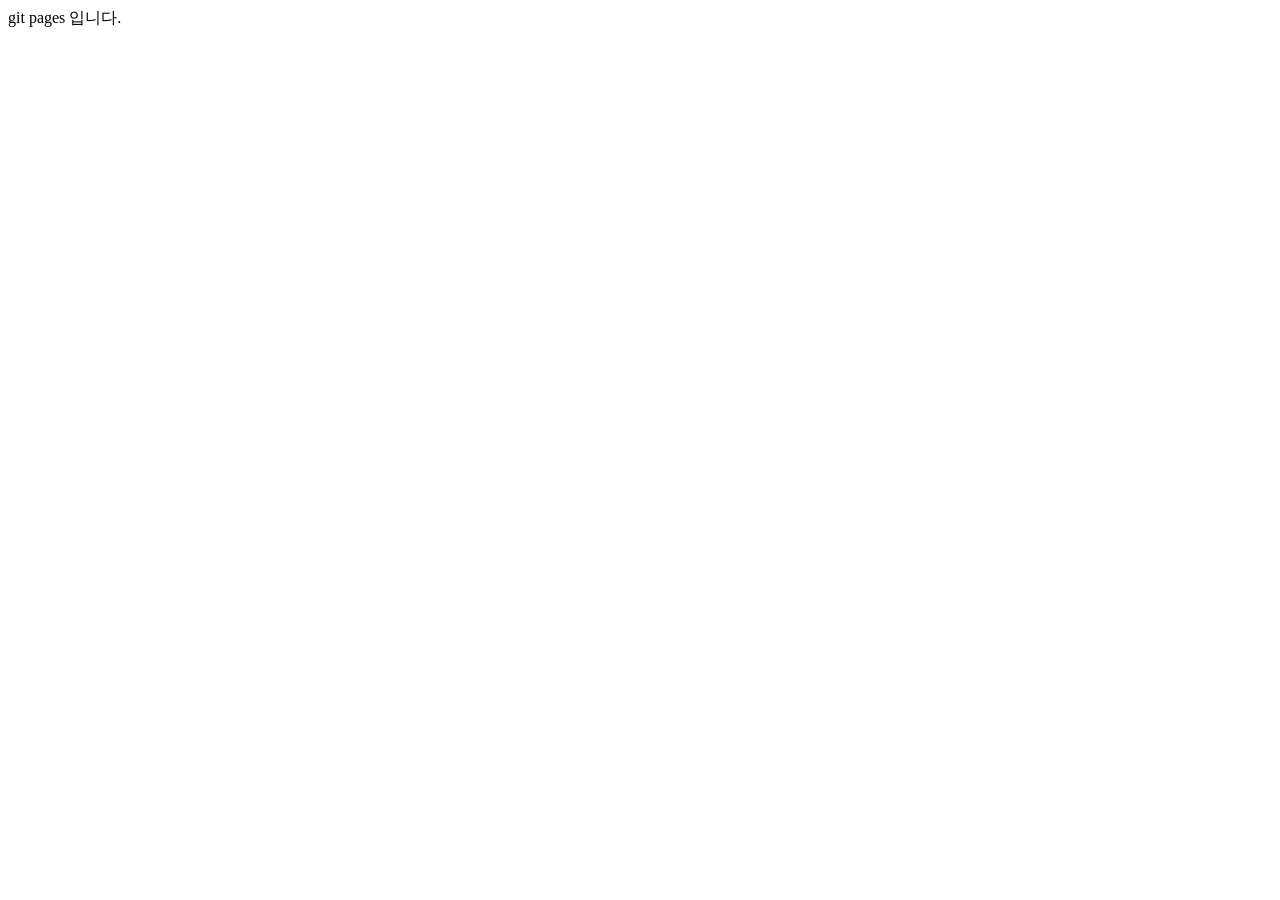
==== index.html @ 7ea51400 "Add initial HTML structure for index.html" ====
<!-- index.html -->

<!DOCTYPE html>
<html lang="en">
<head>
    <meta charset="UTF-8">
    <meta name="viewport" content="width=device-width, initial-scale=1.0">
    <title>웹 호스팅</title>
</head>
<body>
    git pages 입니다.
</body>
</html>
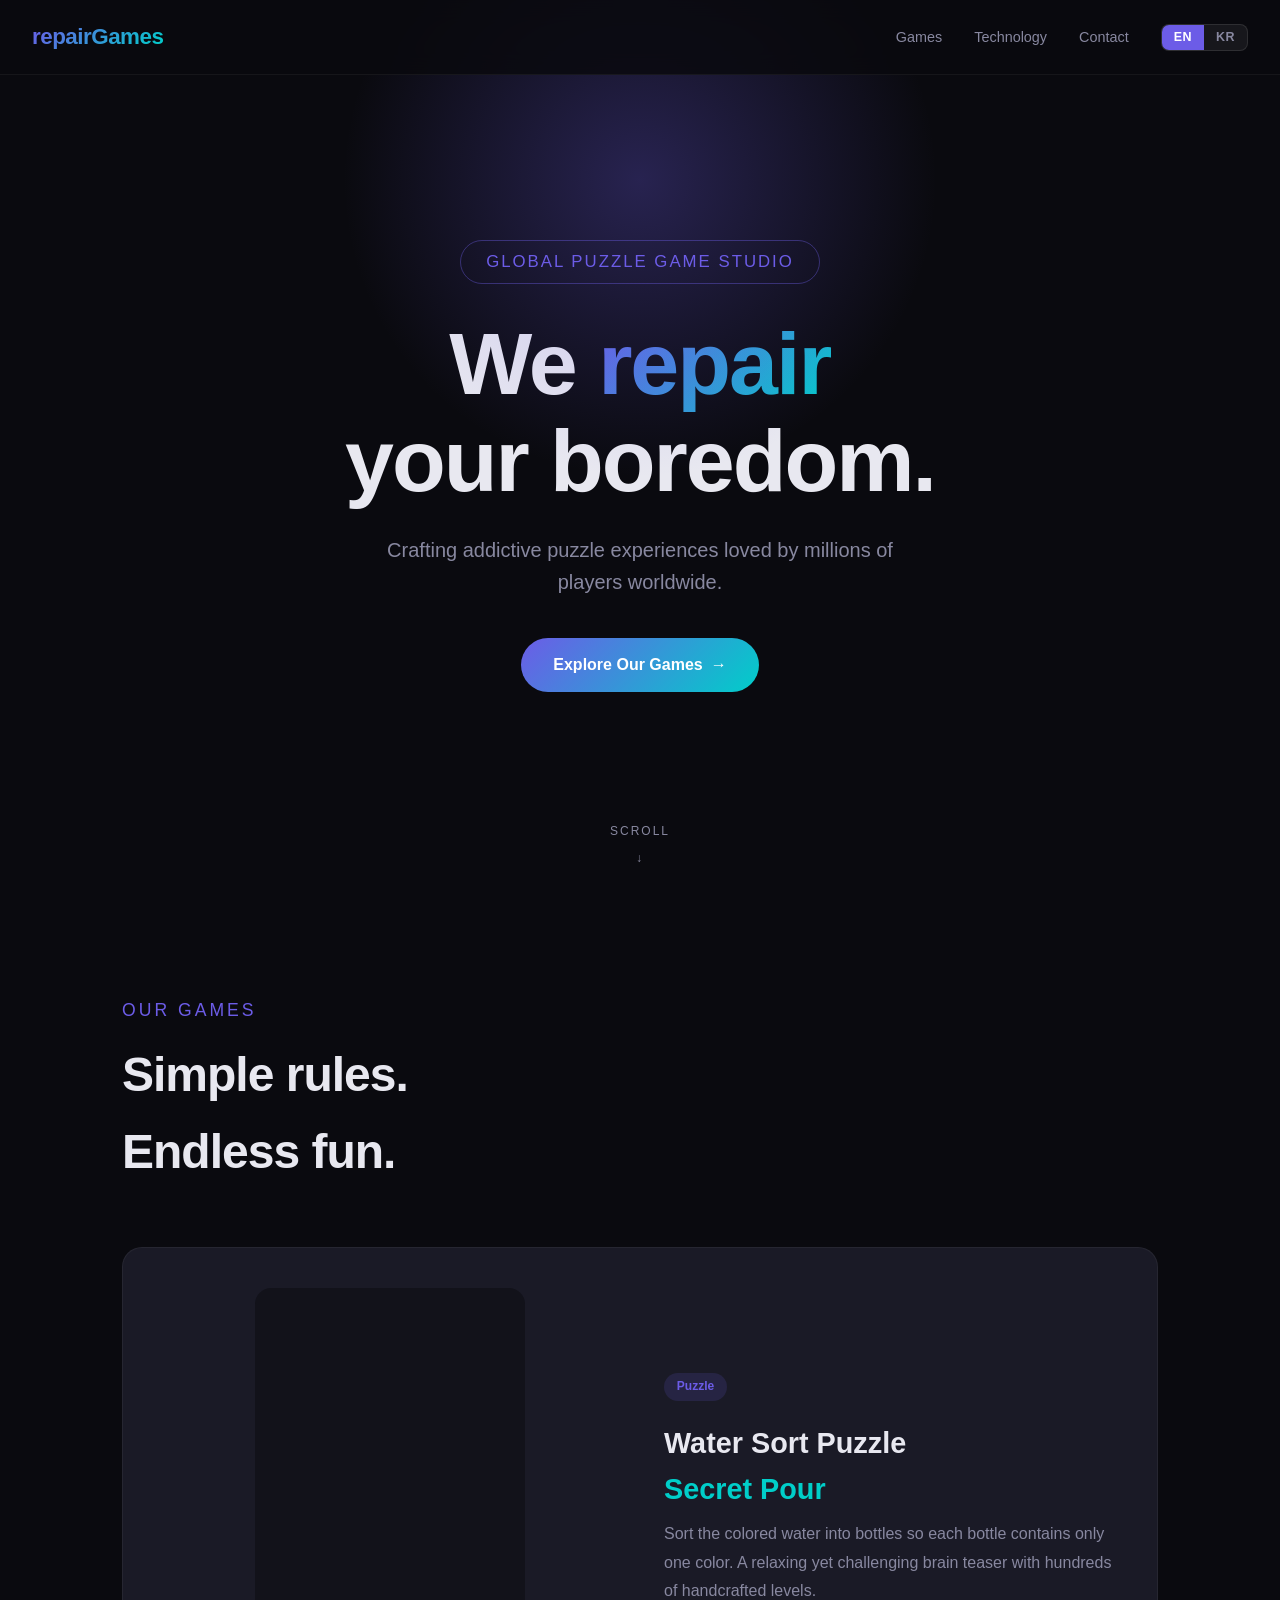
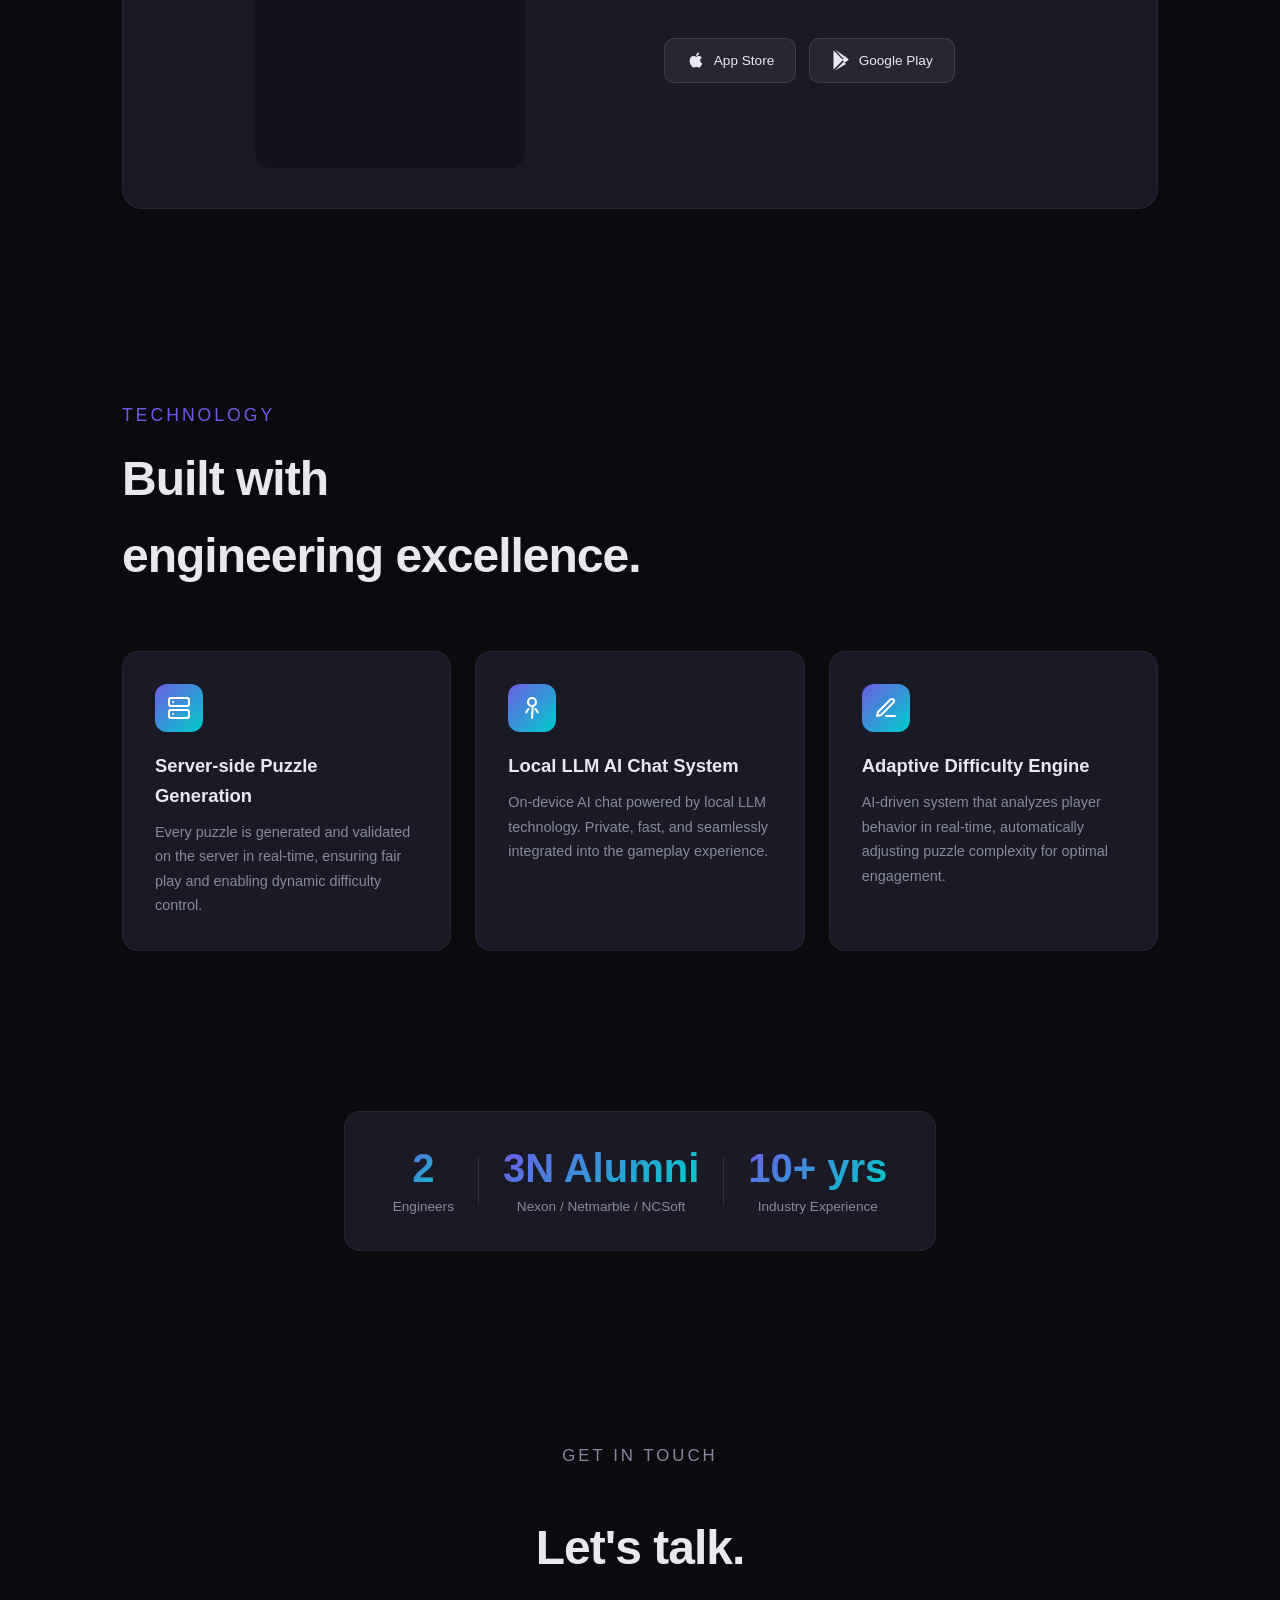
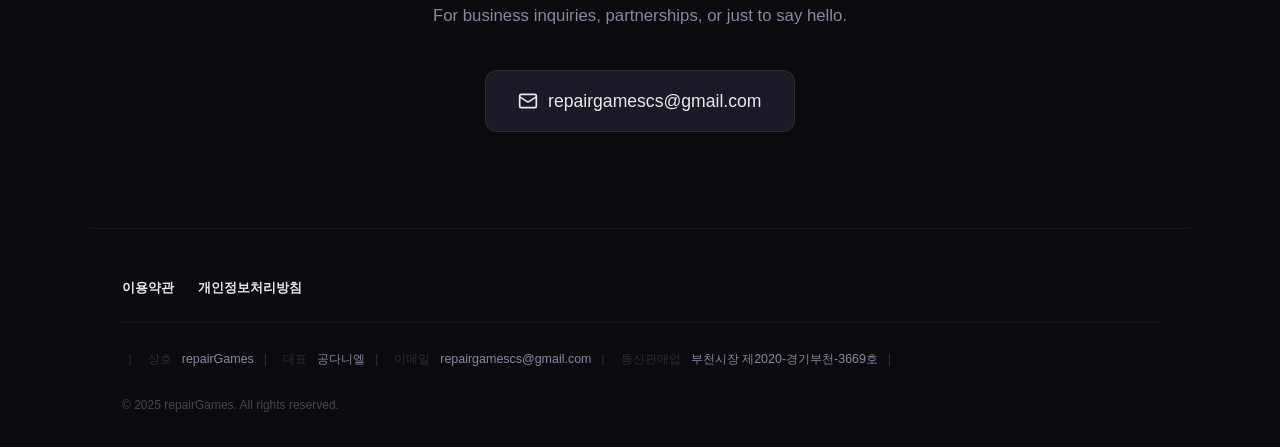
==== commit f5131a83: "Initial homepage for repairGames Co-Authored-By: Claude Opus 4.5 <noreply@anthropic.com>" ====
--- a/index.html
+++ b/index.html
@@ -1,13 +1,721 @@
-<!-- index.html -->
-
 <!DOCTYPE html>
 <html lang="en">
 <head>
     <meta charset="UTF-8">
     <meta name="viewport" content="width=device-width, initial-scale=1.0">
-    <title>웹 호스팅</title>
+    <title>repairGames - Puzzle Games for the World</title>
+    <style>
+        /* ===== Reset & Base ===== */
+        *, *::before, *::after { margin: 0; padding: 0; box-sizing: border-box; }
+
+        :root {
+            --bg-primary: #0a0a0f;
+            --bg-secondary: #12121a;
+            --bg-card: #1a1a26;
+            --text-primary: #e8e8f0;
+            --text-secondary: #8888a0;
+            --accent: #6c5ce7;
+            --accent-glow: rgba(108, 92, 231, 0.3);
+            --accent-secondary: #00cec9;
+            --gradient: linear-gradient(135deg, #6c5ce7, #00cec9);
+        }
+
+        html { scroll-behavior: smooth; }
+
+        body {
+            font-family: 'Segoe UI', -apple-system, BlinkMacSystemFont, sans-serif;
+            background: var(--bg-primary);
+            color: var(--text-primary);
+            line-height: 1.6;
+            overflow-x: hidden;
+        }
+
+        a { color: inherit; text-decoration: none; }
+
+        /* ===== Navigation ===== */
+        nav {
+            position: fixed;
+            top: 0;
+            left: 0;
+            right: 0;
+            z-index: 100;
+            padding: 1.2rem 2rem;
+            display: flex;
+            justify-content: space-between;
+            align-items: center;
+            background: rgba(10, 10, 15, 0.85);
+            backdrop-filter: blur(12px);
+            border-bottom: 1px solid rgba(255, 255, 255, 0.05);
+        }
+
+        .nav-logo {
+            font-size: 1.4rem;
+            font-weight: 800;
+            letter-spacing: -0.5px;
+        }
+
+        .nav-logo span {
+            background: var(--gradient);
+            -webkit-background-clip: text;
+            -webkit-text-fill-color: transparent;
+            background-clip: text;
+        }
+
+        .nav-right { display: flex; align-items: center; gap: 2rem; }
+
+        .nav-links { display: flex; gap: 2rem; }
+
+        .nav-links a {
+            font-size: 0.9rem;
+            color: var(--text-secondary);
+            transition: color 0.3s;
+            font-weight: 500;
+        }
+
+        .nav-links a:hover { color: var(--text-primary); }
+
+        /* Language Toggle */
+        .lang-toggle {
+            display: flex;
+            background: rgba(255, 255, 255, 0.06);
+            border-radius: 8px;
+            border: 1px solid rgba(255, 255, 255, 0.1);
+            overflow: hidden;
+        }
+
+        .lang-btn {
+            padding: 0.35rem 0.75rem;
+            font-size: 0.78rem;
+            font-weight: 600;
+            color: var(--text-secondary);
+            cursor: pointer;
+            border: none;
+            background: transparent;
+            transition: all 0.3s;
+            letter-spacing: 0.5px;
+        }
+
+        .lang-btn.active {
+            background: var(--accent);
+            color: #fff;
+        }
+
+        .lang-btn:hover:not(.active) {
+            color: var(--text-primary);
+        }
+
+        /* ===== Hero Section ===== */
+        .hero {
+            min-height: 100vh;
+            display: flex;
+            flex-direction: column;
+            justify-content: center;
+            align-items: center;
+            text-align: center;
+            padding: 6rem 2rem 4rem;
+            position: relative;
+            overflow: hidden;
+        }
+
+        .hero::before {
+            content: '';
+            position: absolute;
+            width: 600px;
+            height: 600px;
+            background: radial-gradient(circle, var(--accent-glow) 0%, transparent 70%);
+            top: 20%;
+            left: 50%;
+            transform: translate(-50%, -50%);
+            pointer-events: none;
+        }
+
+        .hero-badge {
+            display: inline-block;
+            padding: 0.5rem 1.6rem;
+            border: 1px solid rgba(108, 92, 231, 0.4);
+            border-radius: 50px;
+            font-size: 1.05rem;
+            color: var(--accent);
+            margin-bottom: 2rem;
+            letter-spacing: 2px;
+            text-transform: uppercase;
+        }
+
+        .hero h1 {
+            font-size: clamp(2.8rem, 7vw, 5.5rem);
+            font-weight: 900;
+            line-height: 1.1;
+            margin-bottom: 1.5rem;
+            letter-spacing: -2px;
+        }
+
+        .hero h1 .highlight {
+            background: var(--gradient);
+            -webkit-background-clip: text;
+            -webkit-text-fill-color: transparent;
+            background-clip: text;
+        }
+
+        .hero p {
+            font-size: clamp(1rem, 2vw, 1.25rem);
+            color: var(--text-secondary);
+            max-width: 560px;
+            margin-bottom: 2.5rem;
+        }
+
+        .hero-cta {
+            display: inline-flex;
+            align-items: center;
+            gap: 0.5rem;
+            padding: 0.9rem 2rem;
+            background: var(--gradient);
+            border-radius: 50px;
+            font-weight: 600;
+            font-size: 1rem;
+            color: #fff;
+            transition: transform 0.3s, box-shadow 0.3s;
+        }
+
+        .hero-cta:hover {
+            transform: translateY(-2px);
+            box-shadow: 0 8px 30px var(--accent-glow);
+        }
+
+        .hero-cta .arrow { transition: transform 0.3s; }
+        .hero-cta:hover .arrow { transform: translateX(4px); }
+
+        .scroll-indicator {
+            position: absolute;
+            bottom: 2rem;
+            display: flex;
+            flex-direction: column;
+            align-items: center;
+            gap: 0.5rem;
+            color: var(--text-secondary);
+            font-size: 0.75rem;
+            letter-spacing: 2px;
+            text-transform: uppercase;
+            animation: float 2s ease-in-out infinite;
+        }
+
+        @keyframes float {
+            0%, 100% { transform: translateY(0); }
+            50% { transform: translateY(6px); }
+        }
+
+        /* ===== Games Section ===== */
+        .games {
+            padding: 6rem 2rem;
+            max-width: 1100px;
+            margin: 0 auto;
+        }
+
+        .section-label {
+            font-size: 1.1rem;
+            color: var(--accent);
+            text-transform: uppercase;
+            letter-spacing: 3px;
+            margin-bottom: 0.8rem;
+        }
+
+        .section-title {
+            font-size: clamp(2rem, 4vw, 3rem);
+            font-weight: 800;
+            margin-bottom: 3.5rem;
+            letter-spacing: -1px;
+        }
+
+        .game-card {
+            display: grid;
+            grid-template-columns: 1fr 1fr;
+            gap: 3rem;
+            align-items: center;
+            background: var(--bg-card);
+            border-radius: 20px;
+            padding: 2.5rem;
+            border: 1px solid rgba(255, 255, 255, 0.05);
+            transition: border-color 0.3s;
+        }
+
+        .game-card:hover {
+            border-color: rgba(108, 92, 231, 0.3);
+        }
+
+        .game-visual {
+            aspect-ratio: 9 / 16;
+            max-height: 480px;
+            background: var(--bg-secondary);
+            border-radius: 16px;
+            display: flex;
+            justify-content: center;
+            align-items: center;
+            position: relative;
+            overflow: hidden;
+            margin: 0 auto;
+        }
+
+        .game-visual iframe {
+            width: 100%;
+            height: 100%;
+            border: none;
+            border-radius: 16px;
+        }
+
+        .game-info h3 {
+            font-size: 1.8rem;
+            font-weight: 700;
+            margin-bottom: 0.5rem;
+        }
+
+        .game-tag {
+            display: inline-block;
+            padding: 0.25rem 0.8rem;
+            background: rgba(108, 92, 231, 0.15);
+            color: var(--accent);
+            border-radius: 50px;
+            font-size: 0.75rem;
+            font-weight: 600;
+            margin-bottom: 1.2rem;
+        }
+
+        .game-info p {
+            color: var(--text-secondary);
+            margin-bottom: 2rem;
+            font-size: 1rem;
+            line-height: 1.8;
+        }
+
+        .store-badges { display: flex; gap: 0.8rem; flex-wrap: wrap; }
+
+        .store-badge {
+            display: inline-flex;
+            align-items: center;
+            gap: 0.5rem;
+            padding: 0.65rem 1.3rem;
+            background: rgba(255, 255, 255, 0.06);
+            border: 1px solid rgba(255, 255, 255, 0.1);
+            border-radius: 10px;
+            font-size: 0.85rem;
+            font-weight: 500;
+            transition: background 0.3s;
+        }
+
+        .store-badge:hover {
+            background: rgba(255, 255, 255, 0.1);
+        }
+
+        .store-badge svg { width: 20px; height: 20px; }
+
+        /* ===== Tech Section ===== */
+        .tech {
+            padding: 6rem 2rem;
+            max-width: 1100px;
+            margin: 0 auto;
+        }
+
+        .tech-grid {
+            display: grid;
+            grid-template-columns: repeat(3, 1fr);
+            gap: 1.5rem;
+            margin-bottom: 0;
+        }
+
+        .tech-card {
+            background: var(--bg-card);
+            border: 1px solid rgba(255, 255, 255, 0.05);
+            border-radius: 16px;
+            padding: 2rem;
+            transition: border-color 0.3s, transform 0.3s;
+        }
+
+        .tech-card:hover {
+            border-color: rgba(108, 92, 231, 0.3);
+            transform: translateY(-4px);
+        }
+
+        .tech-icon {
+            width: 48px;
+            height: 48px;
+            background: var(--gradient);
+            border-radius: 12px;
+            display: flex;
+            align-items: center;
+            justify-content: center;
+            margin-bottom: 1.2rem;
+        }
+
+        .tech-icon svg {
+            width: 24px;
+            height: 24px;
+            color: #fff;
+        }
+
+        .tech-card h3 {
+            font-size: 1.15rem;
+            font-weight: 700;
+            margin-bottom: 0.6rem;
+        }
+
+        .tech-card p {
+            color: var(--text-secondary);
+            font-size: 0.9rem;
+            line-height: 1.7;
+        }
+
+        /* ===== Team Section ===== */
+        .team {
+            padding: 4rem 2rem 6rem;
+            max-width: 1100px;
+            margin: 0 auto;
+            text-align: center;
+        }
+
+        .team-highlight {
+            display: inline-flex;
+            align-items: center;
+            gap: 1.5rem;
+            background: var(--bg-card);
+            border: 1px solid rgba(255, 255, 255, 0.05);
+            border-radius: 16px;
+            padding: 2rem 3rem;
+        }
+
+        .team-stat {
+            text-align: center;
+        }
+
+        .team-stat .number {
+            font-size: 2.5rem;
+            font-weight: 900;
+            background: var(--gradient);
+            -webkit-background-clip: text;
+            -webkit-text-fill-color: transparent;
+            background-clip: text;
+            line-height: 1.2;
+        }
+
+        .team-stat .label {
+            font-size: 0.85rem;
+            color: var(--text-secondary);
+            margin-top: 0.3rem;
+        }
+
+        .team-divider {
+            width: 1px;
+            height: 50px;
+            background: rgba(255, 255, 255, 0.1);
+        }
+
+        @media (max-width: 768px) {
+            .tech-grid {
+                grid-template-columns: 1fr;
+            }
+
+            .team-highlight {
+                flex-direction: column;
+                padding: 1.5rem 2rem;
+            }
+
+            .team-divider {
+                width: 50px;
+                height: 1px;
+            }
+        }
+
+        /* ===== Contact Section ===== */
+        .contact {
+            padding: 6rem 2rem;
+            text-align: center;
+            max-width: 700px;
+            margin: 0 auto;
+        }
+
+        .contact .section-title {
+            margin-bottom: 1rem;
+        }
+
+        .contact p {
+            color: var(--text-secondary);
+            margin-bottom: 2.5rem;
+            font-size: 1.05rem;
+        }
+
+        .contact-email {
+            display: inline-flex;
+            align-items: center;
+            gap: 0.6rem;
+            padding: 1rem 2rem;
+            background: var(--bg-card);
+            border: 1px solid rgba(255, 255, 255, 0.08);
+            border-radius: 12px;
+            font-size: 1.1rem;
+            font-weight: 500;
+            transition: border-color 0.3s;
+        }
+
+        .contact-email:hover {
+            border-color: var(--accent);
+        }
+
+        /* ===== Footer ===== */
+        footer {
+            padding: 3rem 2rem 2rem;
+            border-top: 1px solid rgba(255, 255, 255, 0.05);
+            color: var(--text-secondary);
+            font-size: 0.8rem;
+            max-width: 1100px;
+            margin: 0 auto;
+        }
+
+        .footer-policies {
+            display: flex;
+            gap: 1.5rem;
+            flex-wrap: wrap;
+            margin-bottom: 1.5rem;
+            padding-bottom: 1.5rem;
+            border-bottom: 1px solid rgba(255, 255, 255, 0.05);
+        }
+
+        .footer-policies a {
+            color: var(--text-secondary);
+            font-size: 0.82rem;
+            font-weight: 500;
+            transition: color 0.3s;
+        }
+
+        .footer-policies a:hover { color: var(--text-primary); }
+
+        .footer-policies a.highlight-policy {
+            color: var(--text-primary);
+            font-weight: 700;
+        }
+
+        .footer-business {
+            line-height: 2;
+            margin-bottom: 1.5rem;
+            font-size: 0.78rem;
+        }
+
+        .footer-business span {
+            color: rgba(255, 255, 255, 0.15);
+            margin: 0 0.4rem;
+        }
+
+        .footer-copyright {
+            font-size: 0.75rem;
+            color: rgba(255, 255, 255, 0.25);
+        }
+
+        /* ===== Responsive ===== */
+        @media (max-width: 768px) {
+            .nav-links { display: none; }
+
+            .game-card {
+                grid-template-columns: 1fr;
+                padding: 1.5rem;
+            }
+
+            .game-visual {
+                max-height: 400px;
+            }
+
+            .hero h1 { letter-spacing: -1px; }
+        }
+
+        /* ===== Fade-in Animation ===== */
+        .fade-in {
+            opacity: 0;
+            transform: translateY(30px);
+            transition: opacity 0.8s ease, transform 0.8s ease;
+        }
+
+        .fade-in.visible {
+            opacity: 1;
+            transform: translateY(0);
+        }
+    </style>
 </head>
 <body>
-    git pages 입니다.
+
+    <!-- Navigation -->
+    <nav>
+        <div class="nav-logo"><span>repairGames</span></div>
+        <div class="nav-right">
+            <div class="nav-links">
+                <a href="#games" data-en="Games" data-ko="게임">Games</a>
+                <a href="#tech" data-en="Technology" data-ko="기술">Technology</a>
+                <a href="#contact" data-en="Contact" data-ko="문의">Contact</a>
+            </div>
+            <div class="lang-toggle">
+                <button class="lang-btn active" onclick="setLang('en')">EN</button>
+                <button class="lang-btn" onclick="setLang('ko')">KR</button>
+            </div>
+        </div>
+    </nav>
+
+    <!-- Hero -->
+    <section class="hero">
+        <span class="hero-badge" data-en="Global Puzzle Game Studio" data-ko="글로벌 퍼즐 게임 스튜디오">Global Puzzle Game Studio</span>
+        <h1>
+            <span data-en="We " data-ko="당신의 ">We </span><span class="highlight" data-en="repair" data-ko="지루함을">repair</span><br>
+            <span data-en="your boredom." data-ko="repair합니다.">your boredom.</span>
+        </h1>
+        <p data-en="Crafting addictive puzzle experiences loved by millions of players worldwide." data-ko="전 세계 수백만 플레이어가 사랑하는 중독성 있는 퍼즐 경험을 만듭니다.">Crafting addictive puzzle experiences loved by millions of players worldwide.</p>
+        <a href="#games" class="hero-cta">
+            <span data-en="Explore Our Games" data-ko="게임 보기">Explore Our Games</span> <span class="arrow">&rarr;</span>
+        </a>
+        <div class="scroll-indicator">
+            <span>Scroll</span>
+            <span>&darr;</span>
+        </div>
+    </section>
+
+    <!-- Games -->
+    <section class="games" id="games">
+        <p class="section-label fade-in" data-en="Our Games" data-ko="게임 소개">Our Games</p>
+        <h2 class="section-title fade-in" data-en-html="Simple rules.<br>Endless fun." data-ko-html="심플한 규칙,<br>끝없는 재미.">Simple rules.<br>Endless fun.</h2>
+
+        <div class="game-card fade-in">
+            <div class="game-visual">
+                <iframe
+                    src="https://www.youtube.com/embed/ip2xNw4y3Uk"
+                    title="Water Sort Puzzle"
+                    allow="accelerometer; autoplay; clipboard-write; encrypted-media; gyroscope; picture-in-picture"
+                    allowfullscreen>
+                </iframe>
+            </div>
+            <div class="game-info">
+                <div class="game-tag" data-en="Puzzle" data-ko="퍼즐">Puzzle</div>
+                <h3>Water Sort Puzzle<br><span style="color: var(--accent-secondary);">Secret Pour</span></h3>
+                <p data-en="Sort the colored water into bottles so each bottle contains only one color. A relaxing yet challenging brain teaser with hundreds of handcrafted levels." data-ko="색깔별로 물을 분류하여 각 병에 한 가지 색만 담아보세요. 수백 개의 정교하게 설계된 스테이지로 구성된, 편안하면서도 도전적인 두뇌 퍼즐 게임입니다.">Sort the colored water into bottles so each bottle contains only one color. A relaxing yet challenging brain teaser with hundreds of handcrafted levels.</p>
+                <div class="store-badges">
+                    <a href="#" class="store-badge">
+                        <svg viewBox="0 0 24 24" fill="currentColor"><path d="M17.05 20.28c-.98.95-2.05.8-3.08.35-1.09-.46-2.09-.48-3.24 0-1.44.62-2.2.44-3.06-.35C2.79 15.25 3.51 7.59 9.05 7.31c1.35.07 2.29.74 3.08.8 1.18-.24 2.31-.93 3.57-.84 1.51.12 2.65.72 3.4 1.8-3.12 1.87-2.38 5.98.48 7.13-.57 1.5-1.31 2.99-2.54 4.09zM12.03 7.25c-.15-2.23 1.66-4.07 3.74-4.25.29 2.58-2.34 4.5-3.74 4.25z"/></svg>
+                        App Store
+                    </a>
+                    <a href="#" class="store-badge">
+                        <svg viewBox="0 0 24 24" fill="currentColor"><path d="M3.18 23.54L14.44 12 3.18.46a1.26 1.26 0 0 0-.18.64v21.8c0 .23.06.45.18.64zm1.72 1.01l13.2-7.63-2.92-2.92L4.9 24.55zm13.2-15.73L4.9-.46 14.18 10l2.92-2.92zm2.27 1.31l-3.9-2.26L13.56 12l2.91 2.87 3.9-2.26c.88-.51.88-1.79 0-2.3z"/></svg>
+                        Google Play
+                    </a>
+                </div>
+            </div>
+        </div>
+    </section>
+
+    <!-- Tech -->
+    <section class="tech" id="tech">
+        <p class="section-label fade-in" data-en="Technology" data-ko="기술력">Technology</p>
+        <h2 class="section-title fade-in" data-en-html="Built with<br>engineering excellence." data-ko-html="엔지니어링으로<br>만듭니다.">Built with<br>engineering excellence.</h2>
+
+        <div class="tech-grid">
+            <div class="tech-card fade-in">
+                <div class="tech-icon">
+                    <svg viewBox="0 0 24 24" fill="none" stroke="currentColor" stroke-width="2" stroke-linecap="round" stroke-linejoin="round"><rect x="2" y="2" width="20" height="8" rx="2"/><rect x="2" y="14" width="20" height="8" rx="2"/><line x1="6" y1="6" x2="6.01" y2="6"/><line x1="6" y1="18" x2="6.01" y2="18"/></svg>
+                </div>
+                <h3 data-en="Server-side Puzzle Generation" data-ko="서버 기반 퍼즐 생성">Server-side Puzzle Generation</h3>
+                <p data-en="Every puzzle is generated and validated on the server in real-time, ensuring fair play and enabling dynamic difficulty control." data-ko="모든 퍼즐을 서버에서 실시간으로 생성 및 검증하여 공정한 플레이를 보장하고 동적 난이도 조절이 가능합니다.">Every puzzle is generated and validated on the server in real-time, ensuring fair play and enabling dynamic difficulty control.</p>
+            </div>
+            <div class="tech-card fade-in">
+                <div class="tech-icon">
+                    <svg viewBox="0 0 24 24" fill="none" stroke="currentColor" stroke-width="2" stroke-linecap="round" stroke-linejoin="round"><path d="M12 2a4 4 0 0 1 4 4c0 1.95-1.4 3.58-3.25 3.93L12 22"/><path d="M12 2a4 4 0 0 0-4 4c0 1.95 1.4 3.58 3.25 3.93"/><path d="M8.56 13a8 8 0 0 0-2.3 3.5"/><path d="M15.44 13a8 8 0 0 1 2.3 3.5"/></svg>
+                </div>
+                <h3 data-en="Local LLM AI Chat System" data-ko="로컬 LLM AI 채팅 시스템">Local LLM AI Chat System</h3>
+                <p data-en="On-device AI chat powered by local LLM technology. Private, fast, and seamlessly integrated into the gameplay experience." data-ko="로컬 LLM 기술 기반의 온디바이스 AI 채팅. 개인정보를 보호하면서 빠르고 자연스러운 게임 내 대화 경험을 제공합니다.">On-device AI chat powered by local LLM technology. Private, fast, and seamlessly integrated into the gameplay experience.</p>
+            </div>
+            <div class="tech-card fade-in">
+                <div class="tech-icon">
+                    <svg viewBox="0 0 24 24" fill="none" stroke="currentColor" stroke-width="2" stroke-linecap="round" stroke-linejoin="round"><path d="M12 20h9"/><path d="M16.5 3.5a2.121 2.121 0 1 1 3 3L7 19l-4 1 1-4Z"/></svg>
+                </div>
+                <h3 data-en="Adaptive Difficulty Engine" data-ko="적응형 난이도 엔진">Adaptive Difficulty Engine</h3>
+                <p data-en="AI-driven system that analyzes player behavior in real-time, automatically adjusting puzzle complexity for optimal engagement." data-ko="플레이어 행동을 실시간으로 분석하는 AI 기반 시스템으로, 최적의 몰입을 위해 퍼즐 난이도를 자동 조절합니다.">AI-driven system that analyzes player behavior in real-time, automatically adjusting puzzle complexity for optimal engagement.</p>
+            </div>
+        </div>
+    </section>
+
+    <!-- Team -->
+    <section class="team">
+        <div class="team-highlight fade-in">
+            <div class="team-stat">
+                <div class="number">2</div>
+                <div class="label" data-en="Engineers" data-ko="엔지니어">Engineers</div>
+            </div>
+            <div class="team-divider"></div>
+            <div class="team-stat">
+                <div class="number" data-en="3N Alumni" data-ko="3N 출신">3N Alumni</div>
+                <div class="label" data-en="Nexon / Netmarble / NCSoft" data-ko="넥슨 / 넷마블 / NC소프트">Nexon / Netmarble / NCSoft</div>
+            </div>
+            <div class="team-divider"></div>
+            <div class="team-stat">
+                <div class="number" data-en="10+ yrs" data-ko="10년+">10+ yrs</div>
+                <div class="label" data-en="Industry Experience" data-ko="업계 경력">Industry Experience</div>
+            </div>
+        </div>
+    </section>
+
+    <!-- Contact -->
+    <section class="contact" id="contact">
+        <p class="section-label fade-in" data-en="Get in Touch" data-ko="연락하기">Get in Touch</p>
+        <h2 class="section-title fade-in" data-en="Let's talk." data-ko="문의하세요.">Let's talk.</h2>
+        <p class="fade-in" data-en="For business inquiries, partnerships, or just to say hello." data-ko="비즈니스 문의, 파트너십 제안, 또는 간단한 인사도 환영합니다.">For business inquiries, partnerships, or just to say hello.</p>
+        <a href="mailto:repairgamescs@gmail.com" class="contact-email fade-in">
+            <svg width="20" height="20" viewBox="0 0 24 24" fill="none" stroke="currentColor" stroke-width="2" stroke-linecap="round" stroke-linejoin="round"><rect x="2" y="4" width="20" height="16" rx="2"/><path d="m22 7-8.97 5.7a1.94 1.94 0 0 1-2.06 0L2 7"/></svg>
+            repairgamescs@gmail.com
+        </a>
+    </section>
+
+    <!-- Footer -->
+    <footer>
+        <div class="footer-policies">
+            <a href="https://serious-frigate-bb1.notion.site/Terms-of-Service-Agreement-2f1c0dfa3cbd80b1b61ce1bc46d69abb" target="_blank" class="highlight-policy" data-en="Terms of Service" data-ko="이용약관">이용약관</a>
+            <a href="https://serious-frigate-bb1.notion.site/repair-Games-Privacy-Policy-2f1c0dfa3cbd804cbb66cacb5a06555c" target="_blank" class="highlight-policy" data-en="Privacy Policy" data-ko="개인정보처리방침">개인정보처리방침</a>
+        </div>
+        <div class="footer-business">
+            <span>|</span> <span data-en="Company" data-ko="상호">상호</span> repairGames
+            <span>|</span> <span data-en="CEO" data-ko="대표">대표</span> 공다니엘
+            <span>|</span> <span data-en="Email" data-ko="이메일">이메일</span> repairgamescs@gmail.com
+            <span>|</span> <span data-en="Mail-order License" data-ko="통신판매업">통신판매업</span> 부천시장 제2020-경기부천-3669호
+            <span>|</span>
+        </div>
+        <p class="footer-copyright">&copy; 2025 repairGames. All rights reserved.</p>
+    </footer>
+
+    <script>
+        // ===== Scroll Fade-in =====
+        const observer = new IntersectionObserver((entries) => {
+            entries.forEach(entry => {
+                if (entry.isIntersecting) {
+                    entry.target.classList.add('visible');
+                }
+            });
+        }, { threshold: 0.1 });
+
+        document.querySelectorAll('.fade-in').forEach(el => observer.observe(el));
+
+        // ===== Language Toggle =====
+        let currentLang = 'en';
+
+        function setLang(lang) {
+            currentLang = lang;
+
+            // Update toggle buttons
+            document.querySelectorAll('.lang-btn').forEach(btn => {
+                btn.classList.toggle('active', btn.textContent.trim() === (lang === 'en' ? 'EN' : 'KR'));
+            });
+
+            // Update html lang attribute
+            document.documentElement.lang = lang === 'en' ? 'en' : 'ko';
+
+            // Update all translatable elements
+            document.querySelectorAll('[data-en]').forEach(el => {
+                el.textContent = el.getAttribute('data-' + lang);
+            });
+
+            // Update elements with HTML content (like <br> tags)
+            document.querySelectorAll('[data-en-html]').forEach(el => {
+                el.innerHTML = el.getAttribute('data-' + lang + '-html');
+            });
+        }
+    </script>
+
 </body>
 </html>
